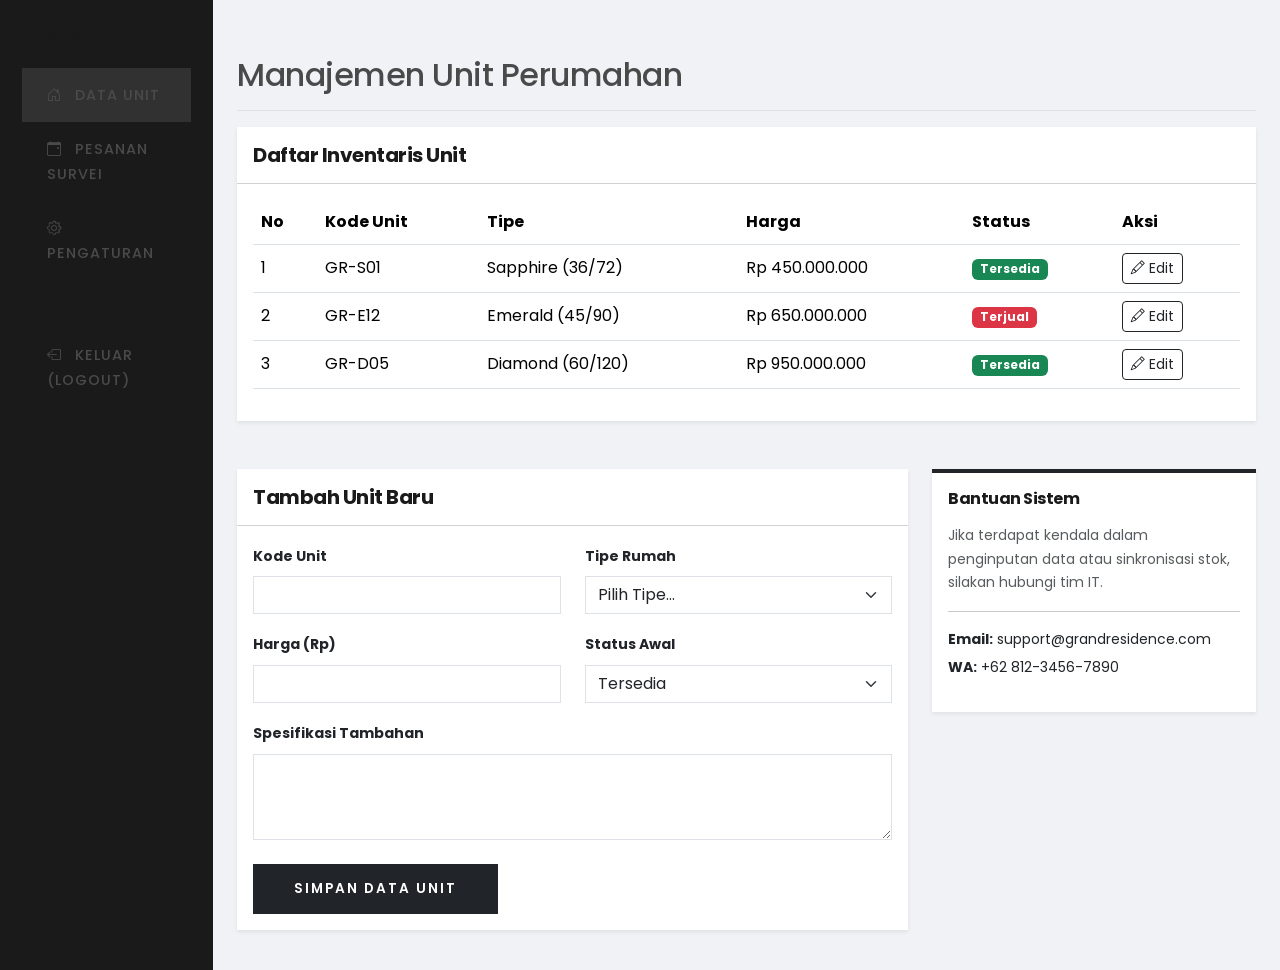
==== admin.html @ d98fac71 "initial commit" ====
<!doctype html>
<html lang="id">
  <head>
    <meta charset="UTF-8" />
    <meta name="viewport" content="width=device-width, initial-scale=1.0" />
    <title>Dashboard Admin | Summarecon Mutiara Makassar</title>
    <!-- Bootstrap CSS -->
    <link
      href="https://cdn.jsdelivr.net/npm/bootstrap@5.3.0/dist/css/bootstrap.min.css"
      rel="stylesheet"
    />
    <!-- Bootstrap Icons -->
    <link
      rel="stylesheet"
      href="https://cdn.jsdelivr.net/npm/bootstrap-icons@1.11.1/font/bootstrap-icons.css"
    />
    <!-- Custom CSS -->
    <link rel="stylesheet" href="css/style.css" />
    <style>
      .sidebar {
        background-color: var(--primary-color);
        min-height: 100vh;
        color: white;
        padding-top: 20px;
      }
      .sidebar .nav-link {
        color: rgba(255, 255, 255, 0.7);
        padding: 15px 25px;
        border-radius: 0;
      }
      .sidebar .nav-link:hover,
      .sidebar .nav-link.active {
        color: white;
        background-color: rgba(255, 255, 255, 0.1);
      }
      .main-content {
        padding: 40px;
        background-color: #f0f2f5;
        min-height: 100vh;
      }
      .card {
        border: none;
        border-radius: 0;
      }
      .table thead {
        background-color: var(--primary-color);
        color: white;
      }
    </style>
  </head>
  <body>
    <div class="container-fluid">
      <div class="row">
        <!-- Sidebar -->
        <nav class="col-md-3 col-lg-2 d-md-block sidebar collapse">
          <div class="position-sticky">
            <h5 class="text-center mb-4 px-3">ADMIN PANEL</h5>
            <ul class="nav flex-column">
              <li class="nav-item">
                <a class="nav-link active" href="#">
                  <i class="bi bi-house-door me-2"></i> Data Unit
                </a>
              </li>
              <li class="nav-item">
                <a class="nav-link" href="#">
                  <i class="bi bi-calendar-event me-2"></i> Pesanan Survei
                </a>
              </li>
              <li class="nav-item">
                <a class="nav-link" href="#">
                  <i class="bi bi-gear me-2"></i> Pengaturan
                </a>
              </li>
              <li class="nav-item mt-5">
                <a class="nav-link text-danger" href="index.html">
                  <i class="bi bi-box-arrow-left me-2"></i> Keluar (Logout)
                </a>
              </li>
            </ul>
          </div>
        </nav>

        <!-- Main Content -->
        <main class="col-md-9 ms-sm-auto col-lg-10 px-md-4 main-content">
          <div
            class="d-flex justify-content-between flex-wrap flex-md-nowrap align-items-center pt-3 pb-2 mb-3 border-bottom"
          >
            <h1 class="h2">Manajemen Unit Perumahan</h1>
          </div>

          <!-- Table Section -->
          <div class="card shadow-sm mb-5">
            <div class="card-header bg-white py-3">
              <h5 class="mb-0">Daftar Inventaris Unit</h5>
            </div>
            <div class="card-body">
              <div class="table-responsive">
                <table class="table table-hover align-middle">
                  <thead>
                    <tr>
                      <th>No</th>
                      <th>Kode Unit</th>
                      <th>Tipe</th>
                      <th>Harga</th>
                      <th>Status</th>
                      <th>Aksi</th>
                    </tr>
                  </thead>
                  <tbody>
                    <tr>
                      <td>1</td>
                      <td>GR-S01</td>
                      <td>Sapphire (36/72)</td>
                      <td>Rp 450.000.000</td>
                      <td><span class="badge bg-success">Tersedia</span></td>
                      <td>
                        <button class="btn btn-sm btn-outline-dark">
                          <i class="bi bi-pencil"></i> Edit
                        </button>
                      </td>
                    </tr>
                    <tr>
                      <td>2</td>
                      <td>GR-E12</td>
                      <td>Emerald (45/90)</td>
                      <td>Rp 650.000.000</td>
                      <td><span class="badge bg-danger">Terjual</span></td>
                      <td>
                        <button class="btn btn-sm btn-outline-dark">
                          <i class="bi bi-pencil"></i> Edit
                        </button>
                      </td>
                    </tr>
                    <tr>
                      <td>3</td>
                      <td>GR-D05</td>
                      <td>Diamond (60/120)</td>
                      <td>Rp 950.000.000</td>
                      <td><span class="badge bg-success">Tersedia</span></td>
                      <td>
                        <button class="btn btn-sm btn-outline-dark">
                          <i class="bi bi-pencil"></i> Edit
                        </button>
                      </td>
                    </tr>
                  </tbody>
                </table>
              </div>
            </div>
          </div>

          <!-- Form Section -->
          <div class="row">
            <div class="col-lg-8">
              <div class="card shadow-sm">
                <div class="card-header bg-white py-3">
                  <h5 class="mb-0">Tambah Unit Baru</h5>
                </div>
                <div class="card-body">
                  <form action="#" method="POST">
                    <div class="row">
                      <div class="col-md-6 mb-3">
                        <label for="kode" class="form-label small fw-bold"
                          >Kode Unit</label
                        >
                        <input
                          type="text"
                          class="form-control rounded-0"
                          id="kode"
                          name="kode"
                          required
                        />
                      </div>
                      <div class="col-md-6 mb-3">
                        <label for="tipe" class="form-label small fw-bold"
                          >Tipe Rumah</label
                        >
                        <select
                          class="form-select rounded-0"
                          id="tipe"
                          name="tipe"
                          required
                        >
                          <option value="">Pilih Tipe...</option>
                          <option>Sapphire (36/72)</option>
                          <option>Emerald (45/90)</option>
                          <option>Diamond (60/120)</option>
                        </select>
                      </div>
                    </div>
                    <div class="row">
                      <div class="col-md-6 mb-3">
                        <label for="harga" class="form-label small fw-bold"
                          >Harga (Rp)</label
                        >
                        <input
                          type="number"
                          class="form-control rounded-0"
                          id="harga"
                          name="harga"
                          required
                        />
                      </div>
                      <div class="col-md-6 mb-3">
                        <label for="status" class="form-label small fw-bold"
                          >Status Awal</label
                        >
                        <select
                          class="form-select rounded-0"
                          id="status"
                          name="status"
                          required
                        >
                          <option value="Tersedia">Tersedia</option>
                          <option value="Terjual">Terjual</option>
                        </select>
                      </div>
                    </div>
                    <div class="mb-4">
                      <label for="deskripsi" class="form-label small fw-bold"
                        >Spesifikasi Tambahan</label
                      >
                      <textarea
                        class="form-control rounded-0"
                        id="deskripsi"
                        rows="3"
                      ></textarea>
                    </div>
                    <button type="submit" class="btn btn-dark btn-minimal">
                      Simpan Data Unit
                    </button>
                  </form>
                </div>
              </div>
            </div>

            <!-- Secondary Form / Contact Info for Admin -->
            <div class="col-lg-4">
              <div class="card shadow-sm border-dark border-top border-4">
                <div class="card-body">
                  <h6 class="fw-bold mb-3">Bantuan Sistem</h6>
                  <p class="small text-muted">
                    Jika terdapat kendala dalam penginputan data atau
                    sinkronisasi stok, silakan hubungi tim IT.
                  </p>
                  <hr />
                  <p class="small mb-1">
                    <strong>Email:</strong> support@grandresidence.com
                  </p>
                  <p class="small"><strong>WA:</strong> +62 812-3456-7890</p>
                </div>
              </div>
            </div>
          </div>
        </main>
      </div>
    </div>
  </body>
</html>
---- css/style.css ----
/* Custom Minimalist Styling - Poppins Edition */
@import url('https://fonts.googleapis.com/css2?family=Poppins:wght@300;400;600;700;800&display=swap');

:root {
  --primary-color: #1a1a1a;
  --secondary-color: #4a4a4a;
  --accent-color: #ffffff;
  --bg-light: #fdfdfd;
  --transition: all 0.4s cubic-bezier(0.165, 0.84, 0.44, 1);
}

body {
  font-family: 'Poppins', sans-serif;
  color: var(--secondary-color);
  line-height: 1.7;
  background-color: var(--bg-light);
}

h1, h2, h3, h4, h5, h6 {
  color: var(--primary-color);
  font-weight: 700;
  letter-spacing: -0.5px;
}

/* Navbar */
.navbar {
  padding: 20px 0;
  transition: var(--transition);
}

.navbar-brand {
  font-weight: 800;
  letter-spacing: 3px;
  font-size: 1.25rem;
}

.nav-link {
  font-weight: 500;
  font-size: 0.9rem;
  text-transform: uppercase;
  letter-spacing: 1px;
  margin: 0 10px;
  color: var(--secondary-color) !important;
  transition: var(--transition);
}

.nav-link:hover {
  color: var(--primary-color) !important;
  transform: translateY(-2px);
}

/* Hero Section */
.hero-section {
  background: linear-gradient(rgba(0,0,0,0.5), rgba(0,0,0,0.5)), url('https://cdn.antaranews.com/cache/1200x800/2023/11/27/Summarecon.jpg.webp') no-repeat center center;
  background-size: cover;
  height: 90vh;
  display: flex;
  align-items: center;
  justify-content: center;
  color: white;
  text-align: center;
}

.hero-content h1 {
  font-weight: 800;
  color: white;
}

/* Buttons */
.btn-minimal {
  border-radius: 0;
  padding: 14px 40px;
  text-transform: uppercase;
  letter-spacing: 2px;
  font-size: 0.85rem;
  font-weight: 600;
  transition: var(--transition);
}

.btn-dark-minimal {
  background-color: var(--primary-color);
  color: white;
  border: 1px solid var(--primary-color);
}

.btn-dark-minimal:hover {
  background-color: transparent;
  color: var(--primary-color);
  box-shadow: 0 10px 20px rgba(0,0,0,0.1);
}

.btn-light-minimal {
  background-color: white;
  color: var(--primary-color);
  border: 1px solid white;
}

.btn-light-minimal:hover {
  background-color: transparent;
  color: white;
}

/* Sections */
section {
  padding: 100px 0;
}

.section-title {
  position: relative;
  padding-bottom: 20px;
  margin-bottom: 50px;
  font-weight: 700;
}

.section-title::after {
  content: '';
  position: absolute;
  bottom: 0;
  left: 0;
  width: 60px;
  height: 3px;
  background-color: var(--primary-color);
}

.section-title.text-center::after {
  left: 50%;
  transform: translateX(-50%);
}

/* Cards & Gallery */
.gallery-item {
  transition: var(--transition);
}

.card-unit {
  border: none;
  border-radius: 0;
  overflow: hidden;
  background: white;
  transition: var(--transition);
}

.card-unit:hover {
  transform: translateY(-15px);
  box-shadow: 0 30px 60px rgba(0,0,0,0.08);
}

.card-unit img {
  height: 300px;
  object-fit: cover;
  transition: var(--transition);
}

.card-unit:hover img {
  transform: scale(1.1);
}

.unit-badge {
  position: absolute;
  top: 20px;
  left: 20px;
  background: var(--primary-color);
  color: white;
  padding: 5px 15px;
  font-size: 0.7rem;
  font-weight: 600;
  text-transform: uppercase;
  letter-spacing: 1px;
}

/* Footer */
footer {
  background-color: #0a0a0a;
  color: #888;
  padding: 80px 0 30px;
}

footer h5 {
  color: white;
  font-size: 1rem;
  margin-bottom: 25px;
  text-transform: uppercase;
  letter-spacing: 2px;
}

footer a {
  color: #888;
  transition: var(--transition);
  font-size: 0.9rem;
}

footer a:hover {
  color: white;
  padding-left: 5px;
}

.footer-bottom {
  border-top: 1px solid #222;
  margin-top: 60px;
  padding-top: 30px;
}
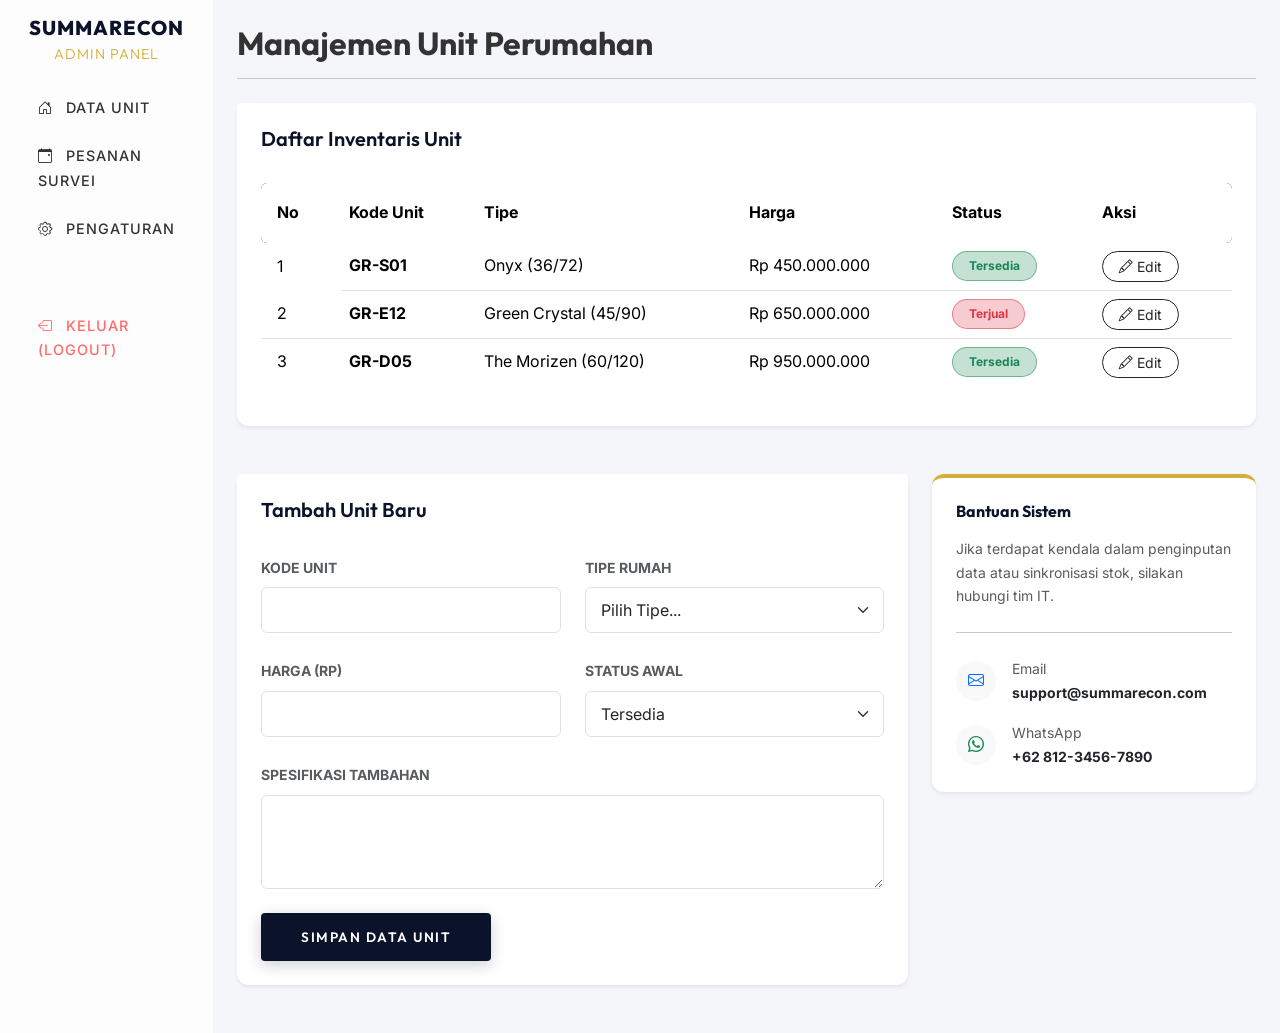
==== commit b6b762a8: "initial commit" ====
--- a/admin.html
+++ b/admin.html
@@ -1,259 +1,219 @@
 <!doctype html>
 <html lang="id">
-  <head>
-    <meta charset="UTF-8" />
-    <meta name="viewport" content="width=device-width, initial-scale=1.0" />
-    <title>Dashboard Admin | Summarecon Mutiara Makassar</title>
-    <!-- Bootstrap CSS -->
-    <link
-      href="https://cdn.jsdelivr.net/npm/bootstrap@5.3.0/dist/css/bootstrap.min.css"
-      rel="stylesheet"
-    />
-    <!-- Bootstrap Icons -->
-    <link
-      rel="stylesheet"
-      href="https://cdn.jsdelivr.net/npm/bootstrap-icons@1.11.1/font/bootstrap-icons.css"
-    />
-    <!-- Custom CSS -->
-    <link rel="stylesheet" href="css/style.css" />
-    <style>
-      .sidebar {
-        background-color: var(--primary-color);
-        min-height: 100vh;
-        color: white;
-        padding-top: 20px;
-      }
-      .sidebar .nav-link {
-        color: rgba(255, 255, 255, 0.7);
-        padding: 15px 25px;
-        border-radius: 0;
-      }
-      .sidebar .nav-link:hover,
-      .sidebar .nav-link.active {
-        color: white;
-        background-color: rgba(255, 255, 255, 0.1);
-      }
-      .main-content {
-        padding: 40px;
-        background-color: #f0f2f5;
-        min-height: 100vh;
-      }
-      .card {
-        border: none;
-        border-radius: 0;
-      }
-      .table thead {
-        background-color: var(--primary-color);
-        color: white;
-      }
-    </style>
-  </head>
-  <body>
-    <div class="container-fluid">
-      <div class="row">
-        <!-- Sidebar -->
-        <nav class="col-md-3 col-lg-2 d-md-block sidebar collapse">
-          <div class="position-sticky">
-            <h5 class="text-center mb-4 px-3">ADMIN PANEL</h5>
-            <ul class="nav flex-column">
-              <li class="nav-item">
-                <a class="nav-link active" href="#">
-                  <i class="bi bi-house-door me-2"></i> Data Unit
-                </a>
-              </li>
-              <li class="nav-item">
-                <a class="nav-link" href="#">
-                  <i class="bi bi-calendar-event me-2"></i> Pesanan Survei
-                </a>
-              </li>
-              <li class="nav-item">
-                <a class="nav-link" href="#">
-                  <i class="bi bi-gear me-2"></i> Pengaturan
-                </a>
-              </li>
-              <li class="nav-item mt-5">
-                <a class="nav-link text-danger" href="index.html">
-                  <i class="bi bi-box-arrow-left me-2"></i> Keluar (Logout)
-                </a>
-              </li>
-            </ul>
-          </div>
-        </nav>
-
-        <!-- Main Content -->
-        <main class="col-md-9 ms-sm-auto col-lg-10 px-md-4 main-content">
-          <div
-            class="d-flex justify-content-between flex-wrap flex-md-nowrap align-items-center pt-3 pb-2 mb-3 border-bottom"
-          >
-            <h1 class="h2">Manajemen Unit Perumahan</h1>
-          </div>
-
-          <!-- Table Section -->
-          <div class="card shadow-sm mb-5">
-            <div class="card-header bg-white py-3">
-              <h5 class="mb-0">Daftar Inventaris Unit</h5>
+
+<head>
+  <meta charset="UTF-8" />
+  <meta name="viewport" content="width=device-width, initial-scale=1.0" />
+  <title>Dashboard Admin | Summarecon Mutiara Makassar</title>
+  <!-- Bootstrap CSS -->
+  <link href="https://cdn.jsdelivr.net/npm/bootstrap@5.3.0/dist/css/bootstrap.min.css" rel="stylesheet" />
+  <!-- Bootstrap Icons -->
+  <link rel="stylesheet" href="https://cdn.jsdelivr.net/npm/bootstrap-icons@1.11.1/font/bootstrap-icons.css" />
+  <!-- Custom CSS -->
+  <link rel="stylesheet" href="css/style.css" />
+</head>
+
+<body>
+  <div class="container-fluid">
+    <div class="row">
+      <!-- Sidebar -->
+      <nav class="col-md-3 col-lg-2 d-md-block admin-sidebar collapse">
+        <div class="position-sticky pt-3">
+          <h5 class="text-center mb-4 px-3"
+            style="font-family: 'Outfit', sans-serif; font-weight: 800; letter-spacing: 1px;">SUMMARECON<br /><span
+              style="font-weight:300; font-size: 0.9rem; color: var(--accent-color);">ADMIN PANEL</span></h5>
+          <ul class="nav flex-column mt-4">
+            <li class="nav-item mb-2">
+              <a class="nav-link active" href="#">
+                <i class="bi bi-house-door me-2"></i> Data Unit
+              </a>
+            </li>
+            <li class="nav-item mb-2">
+              <a class="nav-link" href="#">
+                <i class="bi bi-calendar-event me-2"></i> Pesanan Survei
+              </a>
+            </li>
+            <li class="nav-item mb-2">
+              <a class="nav-link" href="#">
+                <i class="bi bi-gear me-2"></i> Pengaturan
+              </a>
+            </li>
+            <li class="nav-item mt-5">
+              <a class="nav-link text-danger" href="index.html" style="color: #ff6b6b !important;">
+                <i class="bi bi-box-arrow-left me-2"></i> Keluar (Logout)
+              </a>
+            </li>
+          </ul>
+        </div>
+      </nav>
+
+      <!-- Main Content -->
+      <main class="col-md-9 ms-sm-auto col-lg-10 px-md-4 main-content"
+        style="background-color: var(--bg-gray); min-height: 100vh;">
+        <div
+          class="d-flex justify-content-between flex-wrap flex-md-nowrap align-items-center pt-4 pb-2 mb-4 border-bottom border-secondary-subtle">
+          <h1 class="h2" style="font-weight: 700;">Manajemen Unit Perumahan</h1>
+        </div>
+
+        <!-- Table Section -->
+        <div class="card shadow-sm mb-5" style="border-radius: 12px; border: none;">
+          <div class="card-header bg-white py-3 border-bottom-0 pt-4 px-4">
+            <h5 class="mb-0" style="font-weight: 600;">Daftar Inventaris Unit</h5>
+          </div>
+          <div class="card-body px-4 pb-4">
+            <div class="table-responsive">
+              <table class="table table-hover align-middle">
+                <thead style="background-color: var(--primary-color); color: white;">
+                  <tr>
+                    <th class="py-3 px-3 rounded-start border-0">No</th>
+                    <th class="py-3 border-0">Kode Unit</th>
+                    <th class="py-3 border-0">Tipe</th>
+                    <th class="py-3 border-0">Harga</th>
+                    <th class="py-3 border-0">Status</th>
+                    <th class="py-3 rounded-end border-0">Aksi</th>
+                  </tr>
+                </thead>
+                <tbody>
+                  <tr>
+                    <td class="px-3 border-bottom-0 border-bottom">1</td>
+                    <td class="fw-bold border-bottom">GR-S01</td>
+                    <td class="border-bottom">Onyx (36/72)</td>
+                    <td class="border-bottom">Rp 450.000.000</td>
+                    <td class="border-bottom"><span
+                        class="badge bg-success bg-opacity-25 text-success border border-success border-opacity-50 px-3 py-2 rounded-pill">Tersedia</span>
+                    </td>
+                    <td class="border-bottom">
+                      <button class="btn btn-sm btn-outline-dark rounded-pill px-3">
+                        <i class="bi bi-pencil"></i> Edit
+                      </button>
+                    </td>
+                  </tr>
+                  <tr>
+                    <td class="px-3 border-bottom">2</td>
+                    <td class="fw-bold border-bottom">GR-E12</td>
+                    <td class="border-bottom">Green Crystal (45/90)</td>
+                    <td class="border-bottom">Rp 650.000.000</td>
+                    <td class="border-bottom"><span
+                        class="badge bg-danger bg-opacity-25 text-danger border border-danger border-opacity-50 px-3 py-2 rounded-pill">Terjual</span>
+                    </td>
+                    <td class="border-bottom">
+                      <button class="btn btn-sm btn-outline-dark rounded-pill px-3">
+                        <i class="bi bi-pencil"></i> Edit
+                      </button>
+                    </td>
+                  </tr>
+                  <tr>
+                    <td class="px-3 border-bottom-0">3</td>
+                    <td class="fw-bold border-bottom-0">GR-D05</td>
+                    <td class="border-bottom-0">The Morizen (60/120)</td>
+                    <td class="border-bottom-0">Rp 950.000.000</td>
+                    <td class="border-bottom-0"><span
+                        class="badge bg-success bg-opacity-25 text-success border border-success border-opacity-50 px-3 py-2 rounded-pill">Tersedia</span>
+                    </td>
+                    <td class="border-bottom-0">
+                      <button class="btn btn-sm btn-outline-dark rounded-pill px-3">
+                        <i class="bi bi-pencil"></i> Edit
+                      </button>
+                    </td>
+                  </tr>
+                </tbody>
+              </table>
             </div>
-            <div class="card-body">
-              <div class="table-responsive">
-                <table class="table table-hover align-middle">
-                  <thead>
-                    <tr>
-                      <th>No</th>
-                      <th>Kode Unit</th>
-                      <th>Tipe</th>
-                      <th>Harga</th>
-                      <th>Status</th>
-                      <th>Aksi</th>
-                    </tr>
-                  </thead>
-                  <tbody>
-                    <tr>
-                      <td>1</td>
-                      <td>GR-S01</td>
-                      <td>Sapphire (36/72)</td>
-                      <td>Rp 450.000.000</td>
-                      <td><span class="badge bg-success">Tersedia</span></td>
-                      <td>
-                        <button class="btn btn-sm btn-outline-dark">
-                          <i class="bi bi-pencil"></i> Edit
-                        </button>
-                      </td>
-                    </tr>
-                    <tr>
-                      <td>2</td>
-                      <td>GR-E12</td>
-                      <td>Emerald (45/90)</td>
-                      <td>Rp 650.000.000</td>
-                      <td><span class="badge bg-danger">Terjual</span></td>
-                      <td>
-                        <button class="btn btn-sm btn-outline-dark">
-                          <i class="bi bi-pencil"></i> Edit
-                        </button>
-                      </td>
-                    </tr>
-                    <tr>
-                      <td>3</td>
-                      <td>GR-D05</td>
-                      <td>Diamond (60/120)</td>
-                      <td>Rp 950.000.000</td>
-                      <td><span class="badge bg-success">Tersedia</span></td>
-                      <td>
-                        <button class="btn btn-sm btn-outline-dark">
-                          <i class="bi bi-pencil"></i> Edit
-                        </button>
-                      </td>
-                    </tr>
-                  </tbody>
-                </table>
+          </div>
+        </div>
+
+        <!-- Form Section -->
+        <div class="row">
+          <div class="col-lg-8">
+            <div class="card shadow-sm mb-5" style="border-radius: 12px; border: none;">
+              <div class="card-header bg-white py-3 border-bottom-0 pt-4 px-4">
+                <h5 class="mb-0" style="font-weight: 600;">Tambah Unit Baru</h5>
+              </div>
+              <div class="card-body px-4 pb-4">
+                <form action="#" method="POST">
+                  <div class="row">
+                    <div class="col-md-6 mb-4">
+                      <label for="kode" class="form-label small fw-bold text-uppercase text-muted">Kode Unit</label>
+                      <input type="text" class="form-control" id="kode" name="kode" required
+                        style="border-radius: 6px; padding: 10px 15px; border: 1px solid #dee2e6;" />
+                    </div>
+                    <div class="col-md-6 mb-4">
+                      <label for="tipe" class="form-label small fw-bold text-uppercase text-muted">Tipe Rumah</label>
+                      <select class="form-select" id="tipe" name="tipe" required
+                        style="border-radius: 6px; padding: 10px 15px; border: 1px solid #dee2e6;">
+                        <option value="">Pilih Tipe...</option>
+                        <option>Onyx (36/72)</option>
+                        <option>Green Crystal (45/90)</option>
+                        <option>The Morizen (60/120)</option>
+                      </select>
+                    </div>
+                  </div>
+                  <div class="row">
+                    <div class="col-md-6 mb-4">
+                      <label for="harga" class="form-label small fw-bold text-uppercase text-muted">Harga (Rp)</label>
+                      <input type="number" class="form-control" id="harga" name="harga" required
+                        style="border-radius: 6px; padding: 10px 15px; border: 1px solid #dee2e6;" />
+                    </div>
+                    <div class="col-md-6 mb-4">
+                      <label for="status" class="form-label small fw-bold text-uppercase text-muted">Status Awal</label>
+                      <select class="form-select" id="status" name="status" required
+                        style="border-radius: 6px; padding: 10px 15px; border: 1px solid #dee2e6;">
+                        <option value="Tersedia">Tersedia</option>
+                        <option value="Terjual">Terjual</option>
+                      </select>
+                    </div>
+                  </div>
+                  <div class="mb-4">
+                    <label for="deskripsi" class="form-label small fw-bold text-uppercase text-muted">Spesifikasi
+                      Tambahan</label>
+                    <textarea class="form-control" id="deskripsi" rows="3"
+                      style="border-radius: 6px; padding: 10px 15px; border: 1px solid #dee2e6;"></textarea>
+                  </div>
+                  <button type="submit" class="btn btn-dark-minimal btn-minimal">
+                    Simpan Data Unit
+                  </button>
+                </form>
               </div>
             </div>
           </div>
 
-          <!-- Form Section -->
-          <div class="row">
-            <div class="col-lg-8">
-              <div class="card shadow-sm">
-                <div class="card-header bg-white py-3">
-                  <h5 class="mb-0">Tambah Unit Baru</h5>
+          <!-- Secondary Form / Contact Info for Admin -->
+          <div class="col-lg-4 mt-4 mt-lg-0 mb-5">
+            <div class="card shadow-sm"
+              style="border-radius: 12px; border: none; border-top: 4px solid var(--accent-color) !important;">
+              <div class="card-body p-4">
+                <h6 class="fw-bold mb-3" style="font-family: 'Outfit', sans-serif;">Bantuan Sistem</h6>
+                <p class="small text-muted mb-4">
+                  Jika terdapat kendala dalam penginputan data atau sinkronisasi stok, silakan hubungi tim IT.
+                </p>
+                <hr class="mb-4" />
+                <div class="d-flex align-items-center mb-3">
+                  <div class="bg-light rounded-circle p-2 me-3"
+                    style="width: 40px; height: 40px; display: flex; align-items: center; justify-content: center;">
+                    <i class="bi bi-envelope text-primary"></i>
+                  </div>
+                  <div>
+                    <p class="small mb-0 text-muted">Email</p>
+                    <p class="small fw-bold mb-0">support@summarecon.com</p>
+                  </div>
                 </div>
-                <div class="card-body">
-                  <form action="#" method="POST">
-                    <div class="row">
-                      <div class="col-md-6 mb-3">
-                        <label for="kode" class="form-label small fw-bold"
-                          >Kode Unit</label
-                        >
-                        <input
-                          type="text"
-                          class="form-control rounded-0"
-                          id="kode"
-                          name="kode"
-                          required
-                        />
-                      </div>
-                      <div class="col-md-6 mb-3">
-                        <label for="tipe" class="form-label small fw-bold"
-                          >Tipe Rumah</label
-                        >
-                        <select
-                          class="form-select rounded-0"
-                          id="tipe"
-                          name="tipe"
-                          required
-                        >
-                          <option value="">Pilih Tipe...</option>
-                          <option>Sapphire (36/72)</option>
-                          <option>Emerald (45/90)</option>
-                          <option>Diamond (60/120)</option>
-                        </select>
-                      </div>
-                    </div>
-                    <div class="row">
-                      <div class="col-md-6 mb-3">
-                        <label for="harga" class="form-label small fw-bold"
-                          >Harga (Rp)</label
-                        >
-                        <input
-                          type="number"
-                          class="form-control rounded-0"
-                          id="harga"
-                          name="harga"
-                          required
-                        />
-                      </div>
-                      <div class="col-md-6 mb-3">
-                        <label for="status" class="form-label small fw-bold"
-                          >Status Awal</label
-                        >
-                        <select
-                          class="form-select rounded-0"
-                          id="status"
-                          name="status"
-                          required
-                        >
-                          <option value="Tersedia">Tersedia</option>
-                          <option value="Terjual">Terjual</option>
-                        </select>
-                      </div>
-                    </div>
-                    <div class="mb-4">
-                      <label for="deskripsi" class="form-label small fw-bold"
-                        >Spesifikasi Tambahan</label
-                      >
-                      <textarea
-                        class="form-control rounded-0"
-                        id="deskripsi"
-                        rows="3"
-                      ></textarea>
-                    </div>
-                    <button type="submit" class="btn btn-dark btn-minimal">
-                      Simpan Data Unit
-                    </button>
-                  </form>
+                <div class="d-flex align-items-center">
+                  <div class="bg-light rounded-circle p-2 me-3"
+                    style="width: 40px; height: 40px; display: flex; align-items: center; justify-content: center;">
+                    <i class="bi bi-whatsapp text-success"></i>
+                  </div>
+                  <div>
+                    <p class="small mb-0 text-muted">WhatsApp</p>
+                    <p class="small fw-bold mb-0">+62 812-3456-7890</p>
+                  </div>
                 </div>
               </div>
             </div>
-
-            <!-- Secondary Form / Contact Info for Admin -->
-            <div class="col-lg-4">
-              <div class="card shadow-sm border-dark border-top border-4">
-                <div class="card-body">
-                  <h6 class="fw-bold mb-3">Bantuan Sistem</h6>
-                  <p class="small text-muted">
-                    Jika terdapat kendala dalam penginputan data atau
-                    sinkronisasi stok, silakan hubungi tim IT.
-                  </p>
-                  <hr />
-                  <p class="small mb-1">
-                    <strong>Email:</strong> support@grandresidence.com
-                  </p>
-                  <p class="small"><strong>WA:</strong> +62 812-3456-7890</p>
-                </div>
-              </div>
-            </div>
-          </div>
-        </main>
-      </div>
+          </div>
+        </div>
+      </main>
     </div>
-  </body>
-</html>
+  </div>
+</body>
+
+</html>
--- a/css/style.css
+++ b/css/style.css
@@ -1,37 +1,54 @@
-/* Custom Minimalist Styling - Poppins Edition */
-@import url('https://fonts.googleapis.com/css2?family=Poppins:wght@300;400;600;700;800&display=swap');
+@import url('https://fonts.googleapis.com/css2?family=Inter:wght@300;400;500;600&family=Outfit:wght@300;400;600;700;800&display=swap');
 
 :root {
-  --primary-color: #1a1a1a;
-  --secondary-color: #4a4a4a;
-  --accent-color: #ffffff;
-  --bg-light: #fdfdfd;
+  --primary-color: #0B132B;
+  /* Midnight Blue */
+  --secondary-color: #1C2541;
+  /* Navy */
+  --accent-color: #D4AF37;
+  /* Gold */
+  --text-dark: #333333;
+  --text-light: #F8F9FA;
+  --bg-light: #FDFDFD;
+  --bg-gray: #F4F6F9;
   --transition: all 0.4s cubic-bezier(0.165, 0.84, 0.44, 1);
 }
 
 body {
-  font-family: 'Poppins', sans-serif;
-  color: var(--secondary-color);
+  font-family: 'Inter', sans-serif;
+  color: var(--text-dark);
   line-height: 1.7;
   background-color: var(--bg-light);
 }
 
-h1, h2, h3, h4, h5, h6 {
+h1,
+h2,
+h3,
+h4,
+h5,
+h6,
+.navbar-brand {
+  font-family: 'Outfit', sans-serif;
   color: var(--primary-color);
   font-weight: 700;
-  letter-spacing: -0.5px;
 }
 
 /* Navbar */
 .navbar {
-  padding: 20px 0;
-  transition: var(--transition);
+  padding: 15px 0;
+  transition: var(--transition);
+  box-shadow: 0 4px 20px rgba(0, 0, 0, 0.05) !important;
 }
 
 .navbar-brand {
   font-weight: 800;
-  letter-spacing: 3px;
-  font-size: 1.25rem;
+  letter-spacing: 2px;
+  font-size: 1.3rem;
+}
+
+.navbar-brand span {
+  font-weight: 300;
+  color: var(--accent-color);
 }
 
 .nav-link {
@@ -40,18 +57,19 @@
   text-transform: uppercase;
   letter-spacing: 1px;
   margin: 0 10px;
-  color: var(--secondary-color) !important;
+  color: var(--text-dark) !important;
   transition: var(--transition);
 }
 
 .nav-link:hover {
-  color: var(--primary-color) !important;
+  color: var(--accent-color) !important;
   transform: translateY(-2px);
 }
 
 /* Hero Section */
 .hero-section {
-  background: linear-gradient(rgba(0,0,0,0.5), rgba(0,0,0,0.5)), url('https://cdn.antaranews.com/cache/1200x800/2023/11/27/Summarecon.jpg.webp') no-repeat center center;
+  position: relative;
+  background: url('https://cdn.antaranews.com/cache/1200x800/2023/11/27/Summarecon.jpg.webp') no-repeat center center;
   background-size: cover;
   height: 90vh;
   display: flex;
@@ -61,43 +79,77 @@
   text-align: center;
 }
 
+.hero-section::before {
+  content: '';
+  position: absolute;
+  top: 0;
+  left: 0;
+  right: 0;
+  bottom: 0;
+  background: linear-gradient(135deg, rgba(11, 19, 43, 0.85) 0%, rgba(28, 37, 65, 0.6) 100%);
+  z-index: 1;
+}
+
+.hero-content {
+  position: relative;
+  z-index: 2;
+}
+
 .hero-content h1 {
   font-weight: 800;
   color: white;
+  text-shadow: 0 2px 10px rgba(0, 0, 0, 0.3);
+  letter-spacing: -1px;
 }
 
 /* Buttons */
 .btn-minimal {
-  border-radius: 0;
+  border-radius: 4px;
   padding: 14px 40px;
   text-transform: uppercase;
-  letter-spacing: 2px;
+  letter-spacing: 1.5px;
   font-size: 0.85rem;
+  font-family: 'Outfit', sans-serif;
   font-weight: 600;
   transition: var(--transition);
+  border: none;
 }
 
 .btn-dark-minimal {
   background-color: var(--primary-color);
   color: white;
-  border: 1px solid var(--primary-color);
+  box-shadow: 0 4px 15px rgba(11, 19, 43, 0.2);
 }
 
 .btn-dark-minimal:hover {
-  background-color: transparent;
-  color: var(--primary-color);
-  box-shadow: 0 10px 20px rgba(0,0,0,0.1);
+  background-color: var(--accent-color);
+  color: white;
+  transform: translateY(-3px);
+  box-shadow: 0 8px 25px rgba(212, 175, 55, 0.3);
 }
 
 .btn-light-minimal {
   background-color: white;
   color: var(--primary-color);
-  border: 1px solid white;
+  box-shadow: 0 4px 15px rgba(0, 0, 0, 0.1);
 }
 
 .btn-light-minimal:hover {
+  background-color: var(--bg-light);
+  color: var(--primary-color);
+  transform: translateY(-3px);
+  box-shadow: 0 8px 25px rgba(0, 0, 0, 0.15);
+}
+
+.btn-outline-light.btn-minimal {
+  border: 2px solid white;
   background-color: transparent;
-  color: white;
+}
+
+.btn-outline-light.btn-minimal:hover {
+  background-color: white;
+  color: var(--primary-color);
+  transform: translateY(-3px);
 }
 
 /* Sections */
@@ -110,6 +162,7 @@
   padding-bottom: 20px;
   margin-bottom: 50px;
   font-weight: 700;
+  font-size: 2.2rem;
 }
 
 .section-title::after {
@@ -118,8 +171,9 @@
   bottom: 0;
   left: 0;
   width: 60px;
-  height: 3px;
-  background-color: var(--primary-color);
+  height: 4px;
+  background-color: var(--accent-color);
+  border-radius: 2px;
 }
 
 .section-title.text-center::after {
@@ -128,74 +182,98 @@
 }
 
 /* Cards & Gallery */
-.gallery-item {
-  transition: var(--transition);
-}
-
 .card-unit {
   border: none;
-  border-radius: 0;
+  border-radius: 12px;
   overflow: hidden;
   background: white;
   transition: var(--transition);
+  box-shadow: 0 10px 30px rgba(0, 0, 0, 0.04);
 }
 
 .card-unit:hover {
-  transform: translateY(-15px);
-  box-shadow: 0 30px 60px rgba(0,0,0,0.08);
+  transform: translateY(-10px);
+  box-shadow: 0 20px 40px rgba(11, 19, 43, 0.08);
 }
 
 .card-unit img {
-  height: 300px;
+  height: 280px;
   object-fit: cover;
-  transition: var(--transition);
+  transition: transform 0.6s cubic-bezier(0.165, 0.84, 0.44, 1);
 }
 
 .card-unit:hover img {
-  transform: scale(1.1);
+  transform: scale(1.05);
 }
 
 .unit-badge {
   position: absolute;
   top: 20px;
   left: 20px;
-  background: var(--primary-color);
-  color: white;
-  padding: 5px 15px;
-  font-size: 0.7rem;
-  font-weight: 600;
+  background: rgba(255, 255, 255, 0.95);
+  backdrop-filter: blur(5px);
+  color: var(--primary-color);
+  padding: 8px 16px;
+  border-radius: 30px;
+  font-size: 0.75rem;
+  font-family: 'Outfit', sans-serif;
+  font-weight: 700;
   text-transform: uppercase;
   letter-spacing: 1px;
+  z-index: 2;
+  box-shadow: 0 4px 15px rgba(0, 0, 0, 0.08);
+}
+
+.feature-box {
+  padding: 2rem;
+  border-radius: 12px;
+  background: white;
+  transition: var(--transition);
+  border: 1px solid rgba(0, 0, 0, 0.05);
+  height: 100%;
+}
+
+.feature-box:hover {
+  transform: translateY(-5px);
+  box-shadow: 0 15px 30px rgba(0, 0, 0, 0.05);
+  border-color: var(--accent-color);
+}
+
+.feature-icon {
+  color: var(--accent-color);
+  font-size: 2.5rem;
+  margin-bottom: 1rem;
 }
 
 /* Footer */
 footer {
-  background-color: #0a0a0a;
-  color: #888;
+  background-color: var(--primary-color);
+  color: rgba(255, 255, 255, 0.7);
   padding: 80px 0 30px;
 }
 
 footer h5 {
   color: white;
-  font-size: 1rem;
+  font-size: 1.1rem;
   margin-bottom: 25px;
   text-transform: uppercase;
-  letter-spacing: 2px;
+  letter-spacing: 1.5px;
 }
 
 footer a {
-  color: #888;
+  color: rgba(255, 255, 255, 0.7);
   transition: var(--transition);
   font-size: 0.9rem;
+  text-decoration: none;
 }
 
 footer a:hover {
-  color: white;
+  color: var(--accent-color);
   padding-left: 5px;
 }
 
 .footer-bottom {
-  border-top: 1px solid #222;
+  border-top: 1px solid rgba(255, 255, 255, 0.1);
   margin-top: 60px;
   padding-top: 30px;
-}
+}
